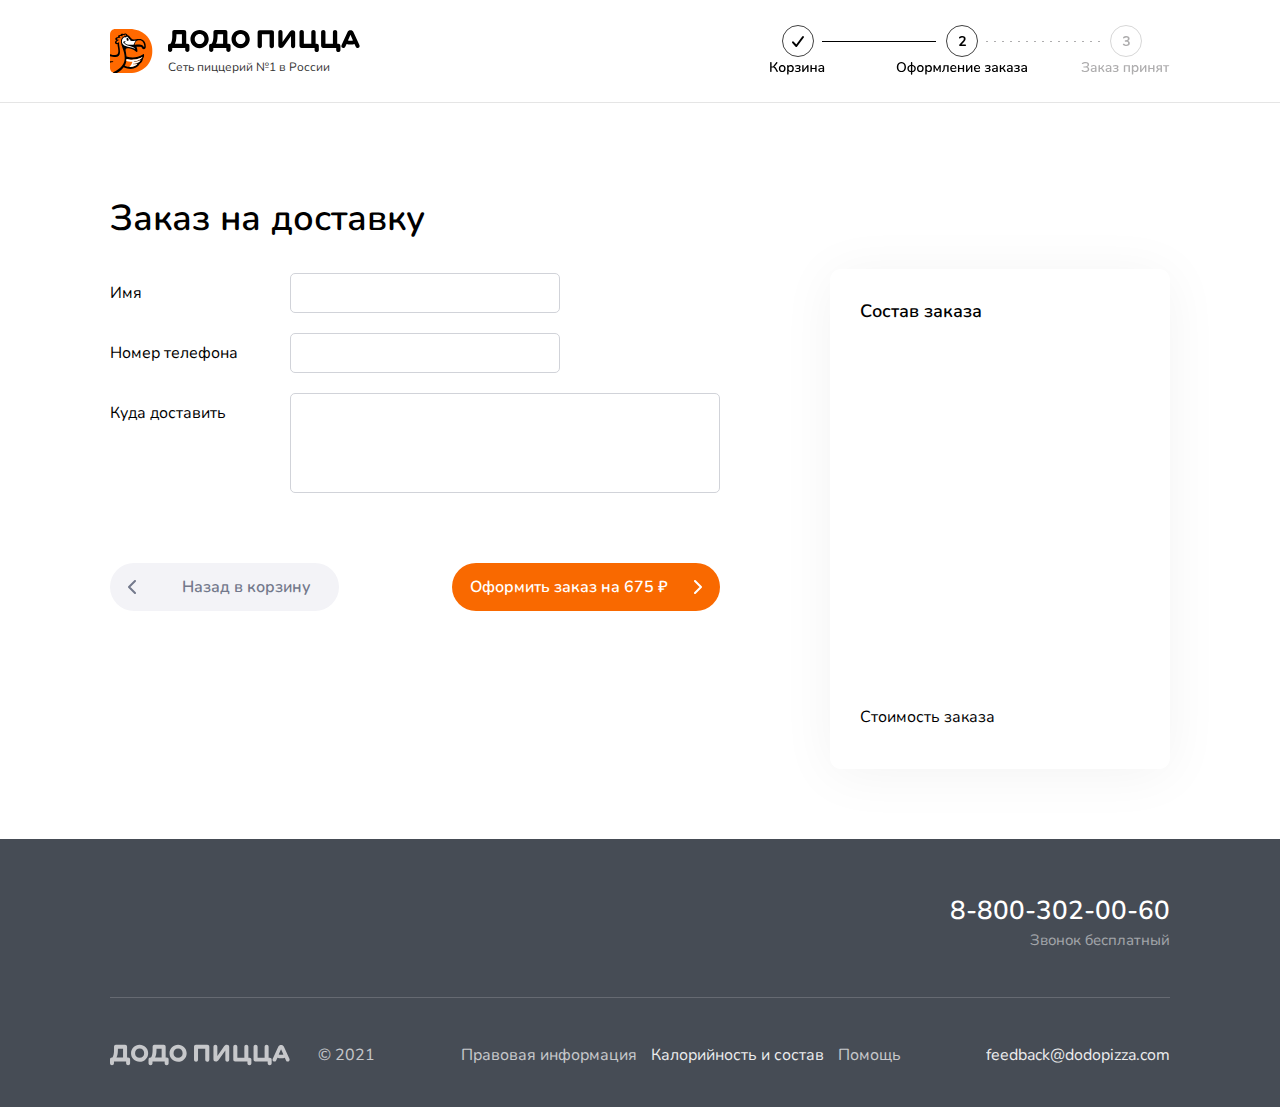
==== basket-stage2.html @ c58541a9 "create first and second stage in basket" ====
<!DOCTYPE html>
<html lang="en">
<head>
    <meta charset="UTF-8">
    <meta name="viewport" content="width=device-width, initial-scale=1.0">
    <title>Корзина</title>
    <link rel="stylesheet" href="./style.css">
    <script src="./script/stage2.js" type="module" defer></script>
    <link rel="shortcut icon" href="./PizzaIcon.svg" type="image/x-icon">
</head>
<body class="stage2-body">
    <header class="basket-header stage2-header">
        <div class="container container-basket__600px">
            <a href="basket.html" class="basket-back__600px">
                <img src="./img/all/back arrow black.png" alt="">
            </a>
            <div class="basket-header__title">
                <img class="basket-header__title_img" src="./PizzaIcon.svg" alt="логотип пиццерии Dodo Pizza">
                <div class="basket-header__title_text">
                    <img class="basket-header__title_text_img" src="./PizzaText.svg" alt="название пиццерии додо пицца"></img>
                    <p class="basket-header__title_text_text">Сеть пиццерий №1 в России</p>
                </div>
            </div>
            <img class="basket-header__stage1" src="./img/all/stage2.svg" alt="">
        </div>
    </header>
    <hr class="basket-hr_top ">
    <main class="stage2-main">
        <div class="container container-stage2">
            <div class="stage2-main__info">
                <form class="stage2-main__form">
                    <h1 class="stage2-main__form-title">Заказ на доставку</h1>
                    <div class="stage2-main__form-title_name">
                        <label for="name" class="stage2-main__form-title_name-label stage2-main__form-title_label">Имя</label>
                        <input for="" id="name" class="stage2-main__form-title_name-input" required></input>
                    </div>
                    <div class="stage2-main__form-title_number">
                        <label for="number" class="stage2-main__form-title_number-label stage2-main__form-title_label">Номер телефона</label>
                        <input for="" id="number" type="number" class="stage2-main__form-title_number-input" required></input>
                    </div>
                    <div class="stage2-main__form-title_address" >
                        <label for="address" class="stage2-main__form-title_address-label stage2-main__form-title_label">Куда доставить</label>
                        <input id="address" rows="4" cols="50" type="textarea" for="" class="stage2-main__form-title_address-input" required></input>
                    </div>
                    <div class="basket-main-result__buttons stage2-main__buttons">
                        <a href="./basket.html" class="basket-main-result__buttons_back stage2-main__button-back">
                            <img class="basket-main-result__buttons_back_img" src="./img/all/back arrow.svg" alt="">
                            <p class="basket-main-result__buttons_back_text">Назад в корзину</p>
                        </a>
                        <a href="basket-stage3.html" type="submit" class="basket-main-result__buttons_next stage2-main__button-next stage-2__button" href="basket-stage2.html">
                            <p class="basket-main-result__buttons_next_text stage-2__button_next">Оформить заказ на 675 ₽ </p>
                            <img class="basket-main-result__buttons_next_img" src="./img/all/next arrow.svg" alt="">
                        </a>
                    </div>
                </form>
            </div>
            <div class="stage2-main__check">
                <p class="stage2-main__check_title">Состав заказа</p>
                <div class="stage2-main__check_articles">
            
                </div>
                <div class="stage2-main__check_footer">
                    <p class="stage2-main__check_footer_left">Стоимость заказа</p>
                    <p class="stage2-main__check_footer_right"></p>
                </div>
            </div>
        </div>
    </main>
    <footer class="basket-footer">
        <div class="container">
            <div class="basket-footer__contacts">
                <p class="basket-footer__contacts_number">8-800-302-00-60</p>
                <p class="basket-footer__contacts_text">Звонок бесплатный</p>
            </div>
            <hr class="basket-hr">
            <div class="footer-rights basket-footer__rights">
                <div class="footer-rights__logo">
                    <img class="footer-rights__logo_logo" src="img/logo-white.svg" alt="">
                    <p class="footer-rights__logo_data">© 2021</p>
                </div>
                <div class="footer-rights__nav">
                    <p class="footer-rights__nav_info">Правовая информация</p>
                    <p class="footer-rights__nav_calories">Калорийность и состав</p>
                    <p class="footer-rights__nav_help">Помощь</p>
                </div>
                <p class="footer-rights_mail footer-info__store_mail">feedback@dodopizza.com</p>
            </div>
        </div>
    </footer>
    <div class="container basket__bottom stage2__bottom">
    <div class="basket-main-result basket-main-result--600px">
        <div class="basket-main-result__price">
            <p class="basket-main-result__price_text">Сумма заказа:</p>
            <p class="basket-main-result__price_price"></p>
        </div>
        <div class="basket-main-result__buttons">
            <button class="basket-main-result__buttons_back">
                <img class="basket-main-result__buttons_back_img" src="./img/all/back arrow.svg" alt="">
                <p class="basket-main-result__buttons_back_text">Вернуться в меню</p>
            </button>
            <a href="basket-stage3.html" class="basket-main-result__buttons_next stage-2__button">
                <p class="basket-main-result__buttons_next_text stage-2__button_next">Оформить заказ</p>
                <img class="basket-main-result__buttons_next_img" src="./img/all/next arrow.svg" alt="">
            </a>
        </div>
    </div>
    </div>
</body>
</html>
---- style.css ----
html, body, div, span, applet, object, iframe,
h1, h2, h3, h4, h5, h6, p, blockquote, pre,
a, abbr, acronym, address, big, cite, code,
del, dfn, em, img, ins, kbd, q, s, samp,
small, strike, strong, sub, sup, tt, var,
b, u, i, center,
dl, dt, dd, ol, ul, li,
fieldset, form, label, legend,
table, caption, tbody, tfoot, thead, tr, th, td,
article, aside, canvas, details, embed,
figure, figcaption, footer, header, hgroup,
menu, nav, output, ruby, section, summary,
time, mark, audio, video {
  margin: 0;
  padding: 0;
  border: 0;
  font-size: 100%;
  font: inherit;
  vertical-align: baseline;
}

/* HTML5 display-role reset for older browsers */
article, aside, details, figcaption, figure,
footer, header, hgroup, menu, nav, section, img {
  display: block;
}

body {
  line-height: 1;
}

ol, ul {
  list-style: none;
}

blockquote, q {
  quotes: none;
}

blockquote:before, blockquote:after,
q:before, q:after {
  content: "";
  content: none;
}

table {
  border-collapse: collapse;
  border-spacing: 0;
}

* {
  box-sizing: border-box;
  padding: 0;
  margin: 0;
  scroll-behavior: smooth;
  scroll-padding-top: 60px;
}

.container {
  max-width: 1280px;
  width: 100%;
  padding: 0 110px;
  margin: 0 auto;
}
.container-basket {
  padding: 0 50px;
}

.container-2 {
  max-width: 1280px;
  width: 100%;
  margin: 0 auto;
}

.container-nav {
  max-width: 1280px;
  width: 100%;
  padding: 0 110px;
  margin: 0 auto;
  -webkit-backdrop-filter: blur(5px);
  background-color: rgba(255, 255, 255, 0.75);
  -webkit-backdrop-filter: blur(20px);
          backdrop-filter: blur(20px);
  position: static;
  z-index: 10;
}

.sticky {
  position: sticky;
  top: 0px;
  z-index: 10;
}

@font-face {
  font-family: "Nunito";
  src: url(./font/Nunito-VariableFont_wght.ttf);
}
@media screen and (max-width: 1000px) {
  .container {
    padding: 0 50px;
  }
  .container-nav {
    padding: 0 50px;
  }
}
@media screen and (max-width: 630px) {
  .container {
    padding: 0 25px;
  }
}
@media screen and (max-width: 530px) {
  .container {
    padding: 0 16px;
  }
}
.header {
  display: flex;
  flex-direction: column;
  padding: 25px 0 0 0;
}
.header__main {
  display: flex;
  flex-direction: column;
  gap: 32px;
}
.header__main_info {
  display: flex;
  flex-direction: row;
  justify-content: space-between;
  margin-bottom: 32px;
}
.header__main_info_title {
  display: flex;
  flex-direction: row;
  gap: 15px;
}
.header__main_info_title_text {
  display: flex;
  flex-direction: column;
  gap: 7px;
  margin-top: 3px;
}
.header__main_info_title_text_text {
  font-family: "Nunito", sans-serif;
  color: #343434;
  font-size: 12px;
  font-style: normal;
  font-weight: 400;
  line-height: normal;
}
.header__main_info_number {
  display: flex;
  flex-direction: column;
  align-items: flex-end;
  justify-content: space-between;
}
.header__main_info_number_number {
  color: var(--black, #000);
  font-family: "Nunito", sans-serif;
  font-size: 18px;
  font-style: normal;
  font-weight: 600;
  line-height: normal;
}
.header__main_info_number_text {
  color: #999;
  font-family: "Nunito", sans-serif;
  font-size: 15px;
  font-style: normal;
  font-weight: 400;
  line-height: normal;
}
.header__main_nav {
  display: flex;
  flex-direction: row;
  justify-content: space-between;
  padding: 10px 0 10px 0;
  position: relative;
}
.header__main_nav_nav {
  max-width: 467px;
  width: 100%;
  display: flex;
  flex-direction: row;
  justify-content: space-between;
  align-items: center;
}
.header__main_nav_nav_a {
  color: #000;
  font-family: "Nunito", sans-serif;
  font-size: 14px;
  font-style: normal;
  font-weight: 400;
  line-height: normal;
  text-decoration: none;
  transition: 0.4s;
  width: -moz-max-content;
  width: max-content;
}
.header__main_nav_nav_a:hover {
  color: var(--Orange-corporate, #F96900);
}
.header__main_nav_nav_a:focus {
  background-color: var(--Orange-light, #FFF0E6);
}
.header__main_nav_button {
  color: #FFF;
  text-align: center;
  font-family: "Nunito", sans-serif;
  font-size: 16px;
  font-style: normal;
  font-weight: 600;
  line-height: normal;
  border-radius: 1000px;
  background: var(--Orange-corporate, #F96900);
  padding: 9px 19px;
  border: none;
  transition: 0.4s;
  margin-left: 20px;
  display: flex;
  flex-direction: row;
  cursor: pointer;
  position: relative;
  text-decoration: none;
}
.header__main_nav_button_span {
  display: none;
  width: 1px;
  height: 20px;
  opacity: 0.3;
  background: #FFF;
  margin: 0 11px;
}
.header__main_nav_button_amount {
  display: none;
}
.header__main_nav_button:hover {
  background: var(--Orange-hover, #ED5D08);
}
.header__sliders {
  display: flex;
  flex-direction: row;
  gap: 30px;
  display: none;
}
.header__sliders::-webkit-scrollbar {
  width: 0;
}
.header__slider {
  background-image: url(./img/Sliders/slider1.png);
  background-repeat: no-repeat;
  background-size: cover;
  max-width: 1060px;
  width: 100%;
  border-radius: 20px;
  height: 300px;
}
.header__slider_img {
  height: 300px;
}

.news {
  padding: 70px 0 50px;
}
.news__630px {
  display: none;
}
.news__text {
  color: #000;
  font-family: "Nunito", sans-serif;
  font-size: 24px;
  font-style: normal;
  font-weight: 700;
  line-height: normal;
  margin-bottom: 15px;
}
.news__articles {
  display: flex;
  flex-direction: row;
  gap: 20px;
  margin: 0 auto;
  overflow: scroll;
  padding: 0 110px;
}
.news__articles_630px {
  display: flex;
  flex-direction: row;
  gap: 20px;
  margin: 0 auto;
  overflow: scroll;
  padding: 0 16px;
}
.news__articles_630px::-webkit-scrollbar {
  width: 0;
  display: none;
}
.news__articles::-webkit-scrollbar {
  width: 0;
  display: none;
}
.news__article {
  width: 250px;
  height: 104px;
  display: flex;
  flex-direction: row;
  padding: 14px 18px;
  gap: 22px;
  align-items: flex-start;
  border-radius: 10px;
  background: #FFF;
  box-shadow: 0px 6px 25px 0px rgba(6, 5, 50, 0.05);
  flex: 0 0 250px;
  align-items: center;
  margin: 15px 0 20px;
}
.news__article_img {
  width: 76px;
  height: 76px;
}
.news__article_info {
  display: flex;
  flex-direction: column;
  gap: 4px;
}
.news__article_info_name {
  color: #000;
  font-family: "Nunito", sans-serif;
  font-size: 14px;
  font-style: normal;
  font-weight: 400;
  line-height: normal;
}
.news__article_info_price {
  color: #000;
  font-family: "Nunito", sans-serif;
  font-size: 16px;
  font-style: normal;
  font-weight: 600;
  line-height: normal;
}

@media screen and (max-width: 1000px) {
  .news__articles {
    padding: 0 50px;
  }
}
@media screen and (max-width: 630px) {
  .news {
    padding-top: 50px;
  }
  .header__main_nav_button {
    display: none;
  }
  .header__main_nav_nav {
    max-width: 100%;
    gap: 8px;
    overflow: scroll;
    padding-left: 25px;
  }
  .header__main_nav_nav::-webkit-scrollbar {
    display: none;
  }
  .header__main_nav_nav_a {
    height: 31px;
    padding: 6px 15px;
    border-radius: 100px;
    background: #F3F3F7;
    white-space: nowrap;
  }
  .header__main_nav_nav_a:hover {
    background: var(--Orange-light, #FFF0E6);
    color: var(--Orange-dark, #D15700);
  }
  .header__main_nav_nav_a:focus {
    background: var(--Orange-light, #FFF0E6);
    color: var(--Orange-dark, #D15700);
  }
  .container-nav {
    padding: 0;
  }
  .news__base {
    display: none;
  }
  .news__630px {
    display: block;
    padding-bottom: 0;
  }
  .news__text {
    margin-bottom: 0;
  }
  .news__article {
    width: 240px;
    height: 108px;
    flex: 0 0 240px;
  }
  .news__articles_630px {
    padding: 0 25px;
  }
}
@media screen and (max-width: 530px) {
  .news__articles_630px {
    padding: 0 16px;
  }
  .header__main_nav_nav {
    padding: 0 16px;
  }
}
@media screen and (max-width: 511px) {
  .news {
    padding-top: 30px;
    padding-bottom: 0;
  }
}
@media screen and (max-width: 475px) {
  .header__main_info {
    margin-bottom: 21px;
  }
  .header__main_info_number {
    display: none;
  }
  .header__main_info_title {
    height: 35px;
    align-items: center;
    gap: 10px;
  }
  .header__main_info_title_text_text {
    display: none;
  }
  .header__main_info_title_logo {
    height: 35px;
  }
  .news__articles_630px {
    gap: 10px;
  }
  .news__article_info_price {
    font-size: 15px;
  }
}
.pizza {
  margin-bottom: 70px;
}
.pizza__hr {
  width: 100%;
  height: 1px;
  border: none;
  background-color: #F3F3F7;
}
.pizza__title {
  color: #000;
  font-family: "Nunito", sans-serif;
  font-size: 24px;
  font-style: normal;
  font-weight: 700;
  line-height: normal;
  margin-bottom: 40px;
}
.pizza__articles {
  display: grid;
  grid-template-columns: repeat(auto-fill, minmax(230px, 1fr));
  justify-items: center;
  gap: 20px;
  row-gap: 60px;
  margin-top: 10px;
}
.pizza__article {
  display: flex;
  flex-direction: column;
  width: 250px;
  height: 370px;
  padding-right: 20px;
  cursor: pointer;
}
.pizza__article_picture {
  width: 220px;
  height: 220px;
  margin-bottom: 5px;
  margin-left: 15px;
  transition: 0.2s;
}
.pizza__article_picture:hover {
  margin-top: 5px;
  margin-bottom: 0;
}
.pizza__article_info_name {
  color: #000;
  font-family: "Nunito", sans-serif;
  font-size: 20px;
  font-style: normal;
  font-weight: 600;
  line-height: normal;
  margin-bottom: 10px;
}
.pizza__article_info_composition {
  color: var(--Gray-dark, #73798C);
  font-family: "Nunito", sans-serif;
  font-size: 14px;
  font-style: normal;
  font-weight: 400;
  line-height: normal;
  margin-bottom: 11px;
  height: 57px;
}
.pizza__article_info_price {
  display: flex;
  flex-direction: row;
  justify-content: space-between;
  align-items: center;
}
.pizza__article_info_price_price {
  color: #000;
  font-family: "Nunito", sans-serif;
  font-size: 16px;
  font-style: normal;
  font-weight: 600;
  line-height: normal;
}
.pizza__article_info_price_button {
  color: var(--Orange-dark, #D15700);
  text-align: center;
  font-family: "Nunito", sans-serif;
  font-size: 16px;
  font-style: normal;
  font-weight: 600;
  line-height: normal;
  padding: 9px 28px;
  border-radius: 1000px;
  background: var(--Orange-light, #FFF0E6);
  border: none;
  transition: 0.4s;
}
.pizza__article_info_price_button_create {
  color: #FFF;
  text-align: center;
  font-family: "Nunito", sans-serif;
  font-size: 16px;
  font-style: normal;
  font-weight: 600;
  line-height: normal;
  padding: 9px 28px;
  border-radius: 1000px;
  background: #F96900;
  border: none;
  transition: 0.4s;
}
.pizza__article_info_price_button_create:hover {
  background: #ED5D08;
}
.pizza__article_info_price_button:hover {
  background: #FFD0B2;
}

@media screen and (max-width: 630px) {
  .pizza {
    margin-bottom: 50px;
  }
  .pizza__title {
    display: none;
  }
}
@media screen and (max-width: 511px) {
  .pizza {
    margin-bottom: 30px;
  }
  .pizza__articles {
    grid-template-columns: repeat(auto-fill, minmax(268px, 1fr));
    gap: 0;
    justify-items: center;
  }
  .pizza__article {
    height: -moz-max-content;
    height: max-content;
    max-width: 400px;
    width: 100%;
    flex-direction: row;
    padding: 16px 10px 16px 0;
  }
  .pizza__article_picture {
    width: 150px;
    height: 150px;
    margin: 0 7px 0 0;
  }
}
@media screen and (max-width: 400px) {
  .pizza__article_picture {
    width: 115px;
    height: 115px;
  }
  .pizza__article_info_name {
    font-size: 18px;
    margin-bottom: 4px;
  }
  .pizza__article_info_composition {
    font-size: 12px;
    margin-bottom: 8px;
    height: -moz-max-content;
    height: max-content;
  }
  .pizza__article_info_price_price {
    font-size: 14px;
  }
  .pizza__article_info_price_button {
    font-size: 14px;
    padding: 7px 20px;
  }
  .pizza__article_info_price_button_create {
    font-size: 14px;
    padding: 7px 20px;
  }
}
.combo {
  margin-bottom: 70px;
}
.combo__hr {
  width: 100%;
  height: 1px;
  border: none;
  background-color: #F3F3F7;
}
.combo__title {
  color: #000;
  font-family: "Nunito", sans-serif;
  font-size: 24px;
  font-style: normal;
  font-weight: 700;
  line-height: normal;
  margin-bottom: 40px;
}
.combo__articles {
  display: grid;
  grid-template-columns: repeat(auto-fill, minmax(230px, 1fr));
  gap: 20px;
  row-gap: 60px;
  justify-items: center;
}
.combo__article {
  display: flex;
  flex-direction: column;
  width: 250px;
  height: 370px;
  padding-right: 20px;
  cursor: pointer;
}
.combo__article_picture {
  width: 220px;
  height: 220px;
  margin-bottom: 5px;
  margin-left: 15px;
  transition: 0.2s;
}
.combo__article_picture:hover {
  margin-top: 5px;
  margin-bottom: 0;
}
.combo__article_info_name {
  color: #000;
  font-family: "Nunito", sans-serif;
  font-size: 20px;
  font-style: normal;
  font-weight: 600;
  line-height: normal;
  margin-bottom: 10px;
}
.combo__article_info_composition {
  color: var(--Gray-dark, #73798C);
  font-family: "Nunito", sans-serif;
  font-size: 14px;
  font-style: normal;
  font-weight: 400;
  line-height: normal;
  margin-bottom: 11px;
  height: 57px;
}
.combo__article_info_price {
  display: flex;
  flex-direction: row;
  justify-content: space-between;
  align-items: center;
}
.combo__article_info_price_price {
  color: #000;
  font-family: "Nunito", sans-serif;
  font-size: 16px;
  font-style: normal;
  font-weight: 600;
  line-height: normal;
}
.combo__article_info_price_button {
  color: var(--Orange-dark, #D15700);
  text-align: center;
  font-family: "Nunito", sans-serif;
  font-size: 16px;
  font-style: normal;
  font-weight: 600;
  line-height: normal;
  padding: 9px 28px;
  border-radius: 1000px;
  background: var(--Orange-light, #FFF0E6);
  border: none;
  transition: 0.4s;
}
.combo__article_info_price_button_create {
  color: #FFF;
  text-align: center;
  font-family: "Nunito", sans-serif;
  font-size: 16px;
  font-style: normal;
  font-weight: 600;
  line-height: normal;
  padding: 9px 28px;
  border-radius: 1000px;
  background: #F96900;
  border: none;
  transition: 0.4s;
}
.combo__article_info_price_button_create:hover {
  background: #ED5D08;
}
.combo__article_info_price_button:hover {
  background: #FFD0B2;
}

@media screen and (max-width: 630px) {
  .combo {
    margin-bottom: 50px;
  }
  .combo__title {
    margin-bottom: 30px;
  }
}
@media screen and (max-width: 511px) {
  .combo {
    margin-bottom: 30px;
  }
  .combo__title {
    margin-bottom: 20px;
  }
  .combo__articles {
    grid-template-columns: repeat(auto-fill, minmax(268px, 1fr));
    gap: 0;
    justify-items: center;
  }
  .combo__article {
    height: -moz-max-content;
    height: max-content;
    max-width: 400px;
    width: 100%;
    flex-direction: row;
    padding: 16px 10px 16px 0;
  }
  .combo__article_picture {
    width: 150px;
    height: 150px;
    margin: 0 7px 0 0;
  }
}
@media screen and (max-width: 400px) {
  .combo__article_picture {
    width: 115px;
    height: 115px;
  }
  .combo__article_info_name {
    font-size: 18px;
    margin-bottom: 4px;
  }
  .combo__article_info_composition {
    font-size: 12px;
    margin-bottom: 8px;
    height: -moz-max-content;
    height: max-content;
  }
  .combo__article_info_price_price {
    font-size: 14px;
  }
  .combo__article_info_price_button {
    font-size: 14px;
    padding: 7px 20px;
  }
  .combo__article_info_price_button_create {
    font-size: 14px;
    padding: 7px 20px;
  }
}
.snacks {
  margin-bottom: 70px;
}
.snacks__hr {
  width: 100%;
  height: 1px;
  border: none;
  background-color: #F3F3F7;
}
.snacks__title {
  color: #000;
  font-family: "Nunito", sans-serif;
  font-size: 24px;
  font-style: normal;
  font-weight: 700;
  line-height: normal;
  margin-bottom: 40px;
}
.snacks__articles {
  display: grid;
  grid-template-columns: repeat(auto-fill, minmax(230px, 1fr));
  gap: 20px;
  row-gap: 60px;
  justify-items: center;
}
.snacks__article {
  display: flex;
  flex-direction: column;
  width: 250px;
  height: 425px;
  padding-right: 20px;
  cursor: pointer;
}
.snacks__article_picture {
  width: 220px;
  height: 220px;
  margin-bottom: 5px;
  margin-left: 15px;
  transition: 0.2s;
}
.snacks__article_picture:hover {
  margin-top: 5px;
  margin-bottom: 0;
}
.snacks__article_info {
  height: 200px;
  display: flex;
  justify-content: space-between;
  flex-direction: column;
}
.snacks__article_info_name {
  color: #000;
  font-family: "Nunito", sans-serif;
  font-size: 20px;
  font-style: normal;
  font-weight: 600;
  line-height: normal;
  margin-bottom: 10px;
}
.snacks__article_info_composition {
  color: var(--Gray-dark, #73798C);
  font-family: "Nunito", sans-serif;
  font-size: 14px;
  font-style: normal;
  font-weight: 400;
  line-height: normal;
}
.snacks__article_info_price {
  display: flex;
  flex-direction: row;
  justify-content: space-between;
  align-items: center;
  margin-top: auto;
}
.snacks__article_info_price_price {
  color: #000;
  font-family: "Nunito", sans-serif;
  font-size: 16px;
  font-style: normal;
  font-weight: 600;
  line-height: normal;
}
.snacks__article_info_price_button {
  color: var(--Orange-dark, #D15700);
  text-align: center;
  font-family: "Nunito", sans-serif;
  font-size: 16px;
  font-style: normal;
  font-weight: 600;
  line-height: normal;
  padding: 9px 28px;
  border-radius: 1000px;
  background: var(--Orange-light, #FFF0E6);
  border: none;
  transition: 0.4s;
}
.snacks__article_info_price_button_create {
  color: #FFF;
  text-align: center;
  font-family: "Nunito", sans-serif;
  font-size: 16px;
  font-style: normal;
  font-weight: 600;
  line-height: normal;
  padding: 9px 28px;
  border-radius: 1000px;
  background: #F96900;
  border: none;
  transition: 0.4s;
}
.snacks__article_info_price_button_create:hover {
  background: #ED5D08;
}
.snacks__article_info_price_button:hover {
  background: #FFD0B2;
}

@media screen and (max-width: 630px) {
  .snacks {
    margin-bottom: 50px;
  }
  .snacks__title {
    margin-bottom: 30px;
  }
}
@media screen and (max-width: 511px) {
  .snacks {
    margin-bottom: 30px;
  }
  .snacks__title {
    margin-bottom: 20px;
  }
  .snacks__articles {
    grid-template-columns: repeat(auto-fill, minmax(268px, 1fr));
    gap: 0;
    justify-items: center;
  }
  .snacks__article {
    height: -moz-max-content;
    height: max-content;
    max-width: 400px;
    width: 100%;
    flex-direction: row;
    padding: 16px 10px 16px 0;
  }
  .snacks__article_info {
    height: -moz-max-content;
    height: max-content;
  }
  .snacks__article_info_price {
    margin-top: 8px;
  }
  .snacks__article_info_name {
    margin-bottom: 4px;
  }
  .snacks__article_picture {
    width: 150px;
    height: 150px;
    margin: 0 7px 0 0;
  }
}
@media screen and (max-width: 400px) {
  .snacks__article_picture {
    width: 115px;
    height: 115px;
  }
  .snacks__article_info_name {
    font-size: 18px;
    margin-bottom: 4px;
  }
  .snacks__article_info_composition {
    font-size: 12px;
    margin-bottom: 8px;
    height: -moz-max-content;
    height: max-content;
  }
  .snacks__article_info_price_price {
    font-size: 14px;
  }
  .snacks__article_info_price_button {
    font-size: 14px;
    padding: 7px 20px;
  }
  .snacks__article_info_price_button_create {
    font-size: 14px;
    padding: 7px 20px;
  }
}
.desserts {
  margin-bottom: 70px;
}
.desserts__hr {
  width: 100%;
  height: 1px;
  border: none;
  background-color: #F3F3F7;
}
.desserts__title {
  color: #000;
  font-family: "Nunito", sans-serif;
  font-size: 24px;
  font-style: normal;
  font-weight: 700;
  line-height: normal;
  margin-bottom: 40px;
}
.desserts__articles {
  display: grid;
  grid-template-columns: repeat(auto-fill, minmax(230px, 1fr));
  gap: 20px;
  row-gap: 60px;
  justify-items: center;
  cursor: pointer;
}
.desserts__article {
  display: flex;
  flex-direction: column;
  width: 250px;
  height: 425px;
  padding-right: 20px;
}
.desserts__article_picture {
  width: 220px;
  height: 220px;
  margin-bottom: 5px;
  margin-left: 15px;
  transition: 0.2s;
}
.desserts__article_picture:hover {
  margin-top: 5px;
  margin-bottom: 0;
}
.desserts__article_info {
  height: 200px;
  display: flex;
  justify-content: space-between;
  flex-direction: column;
}
.desserts__article_info_name {
  color: #000;
  font-family: "Nunito", sans-serif;
  font-size: 20px;
  font-style: normal;
  font-weight: 600;
  line-height: normal;
  margin-bottom: 10px;
}
.desserts__article_info_composition {
  color: var(--Gray-dark, #73798C);
  font-family: "Nunito", sans-serif;
  font-size: 14px;
  font-style: normal;
  font-weight: 400;
  line-height: normal;
}
.desserts__article_info_price {
  display: flex;
  flex-direction: row;
  justify-content: space-between;
  align-items: center;
  margin-top: auto;
}
.desserts__article_info_price_price {
  color: #000;
  font-family: "Nunito", sans-serif;
  font-size: 16px;
  font-style: normal;
  font-weight: 600;
  line-height: normal;
}
.desserts__article_info_price_button {
  color: var(--Orange-dark, #D15700);
  text-align: center;
  font-family: "Nunito", sans-serif;
  font-size: 16px;
  font-style: normal;
  font-weight: 600;
  line-height: normal;
  padding: 9px 28px;
  border-radius: 1000px;
  background: var(--Orange-light, #FFF0E6);
  border: none;
  transition: 0.4s;
}
.desserts__article_info_price_button_create {
  color: #FFF;
  text-align: center;
  font-family: "Nunito", sans-serif;
  font-size: 16px;
  font-style: normal;
  font-weight: 600;
  line-height: normal;
  padding: 9px 28px;
  border-radius: 1000px;
  background: #F96900;
  border: none;
  transition: 0.4s;
}
.desserts__article_info_price_button_create:hover {
  background: #ED5D08;
}
.desserts__article_info_price_button:hover {
  background: #FFD0B2;
}

@media screen and (max-width: 630px) {
  .desserts {
    margin-bottom: 50px;
  }
  .desserts__title {
    margin-bottom: 30px;
  }
}
@media screen and (max-width: 511px) {
  .desserts {
    margin-bottom: 30px;
  }
  .desserts__title {
    margin-bottom: 20px;
  }
  .desserts__articles {
    grid-template-columns: repeat(auto-fill, minmax(268px, 1fr));
    gap: 0;
    justify-items: center;
  }
  .desserts__article {
    height: -moz-max-content;
    height: max-content;
    max-width: 400px;
    width: 100%;
    flex-direction: row;
    padding: 16px 10px 16px 0;
  }
  .desserts__article_info {
    height: -moz-max-content;
    height: max-content;
  }
  .desserts__article_info_price {
    margin-top: 8px;
  }
  .desserts__article_info_name {
    margin-bottom: 4px;
  }
  .desserts__article_picture {
    width: 150px;
    height: 150px;
    margin: 0 7px 0 0;
  }
}
@media screen and (max-width: 400px) {
  .desserts__article_picture {
    width: 115px;
    height: 115px;
  }
  .desserts__article_info_name {
    font-size: 18px;
    margin-bottom: 4px;
  }
  .desserts__article_info_composition {
    font-size: 12px;
    margin-bottom: 8px;
    height: -moz-max-content;
    height: max-content;
  }
  .desserts__article_info_price_price {
    font-size: 14px;
  }
  .desserts__article_info_price_button {
    font-size: 14px;
    padding: 7px 20px;
  }
  .desserts__article_info_price_button_create {
    font-size: 14px;
    padding: 7px 20px;
  }
}
.drinks {
  margin-bottom: 70px;
}
.drinks__hr {
  width: 100%;
  height: 1px;
  border: none;
  background-color: #F3F3F7;
}
.drinks__title {
  color: #000;
  font-family: "Nunito", sans-serif;
  font-size: 24px;
  font-style: normal;
  font-weight: 700;
  line-height: normal;
  margin-bottom: 40px;
}
.drinks__articles {
  display: grid;
  grid-template-columns: repeat(auto-fill, minmax(230px, 1fr));
  gap: 20px;
  row-gap: 60px;
  justify-items: center;
}
.drinks__article {
  display: flex;
  flex-direction: column;
  width: 250px;
  height: 387px;
  padding-right: 20px;
  cursor: pointer;
}
.drinks__article_picture {
  width: 220px;
  height: 220px;
  margin-bottom: 5px;
  margin-left: 15px;
  transition: 0.2s;
}
.drinks__article_picture:hover {
  margin-top: 5px;
  margin-bottom: 0;
}
.drinks__article_info {
  height: 200px;
  display: flex;
  justify-content: space-between;
  flex-direction: column;
}
.drinks__article_info_name {
  color: #000;
  font-family: "Nunito", sans-serif;
  font-size: 20px;
  font-style: normal;
  font-weight: 600;
  line-height: normal;
  margin-bottom: 10px;
}
.drinks__article_info_composition {
  color: var(--Gray-dark, #73798C);
  font-family: "Nunito", sans-serif;
  font-size: 14px;
  font-style: normal;
  font-weight: 400;
  line-height: normal;
}
.drinks__article_info_price {
  display: flex;
  flex-direction: row;
  justify-content: space-between;
  align-items: center;
  margin-top: auto;
}
.drinks__article_info_price_price {
  color: #000;
  font-family: "Nunito", sans-serif;
  font-size: 16px;
  font-style: normal;
  font-weight: 600;
  line-height: normal;
}
.drinks__article_info_price_button {
  color: var(--Orange-dark, #D15700);
  text-align: center;
  font-family: "Nunito", sans-serif;
  font-size: 16px;
  font-style: normal;
  font-weight: 600;
  line-height: normal;
  padding: 9px 28px;
  border-radius: 1000px;
  background: var(--Orange-light, #FFF0E6);
  border: none;
  transition: 0.4s;
}
.drinks__article_info_price_button_create {
  color: #FFF;
  text-align: center;
  font-family: "Nunito", sans-serif;
  font-size: 16px;
  font-style: normal;
  font-weight: 600;
  line-height: normal;
  padding: 9px 28px;
  border-radius: 1000px;
  background: #F96900;
  border: none;
  transition: 0.4s;
}
.drinks__article_info_price_button_create:hover {
  background: #ED5D08;
}
.drinks__article_info_price_button:hover {
  background: #FFD0B2;
}

@media screen and (max-width: 630px) {
  .drinks {
    margin-bottom: 50px;
  }
  .drinks__title {
    margin-bottom: 30px;
  }
}
@media screen and (max-width: 511px) {
  .drinks {
    margin-bottom: 40px;
  }
  .drinks__title {
    margin-bottom: 20px;
  }
  .drinks__articles {
    grid-template-columns: repeat(auto-fill, minmax(268px, 1fr));
    gap: 0;
    justify-items: center;
  }
  .drinks__article {
    height: -moz-max-content;
    height: max-content;
    max-width: 400px;
    width: 100%;
    flex-direction: row;
    padding: 16px 10px 16px 0;
    width: 100%;
    justify-content: space-between;
  }
  .drinks__article_info {
    height: -moz-max-content;
    height: max-content;
    width: 100%;
  }
  .drinks__article_info_price {
    margin-top: 8px;
  }
  .drinks__article_info_name {
    margin-bottom: 4px;
  }
  .drinks__article_picture {
    width: 150px;
    height: 150px;
    margin: 0 7px 0 0;
  }
}
@media screen and (max-width: 400px) {
  .drinks__article_picture {
    width: 115px;
    height: 115px;
  }
  .drinks__article_info_name {
    font-size: 18px;
    margin-bottom: 4px;
  }
  .drinks__article_info_composition {
    font-size: 12px;
    margin-bottom: 8px;
    height: -moz-max-content;
    height: max-content;
  }
  .drinks__article_info_price_price {
    font-size: 14px;
  }
  .drinks__article_info_price_button {
    font-size: 14px;
    padding: 7px 20px;
  }
  .drinks__article_info_price_button_create {
    font-size: 14px;
    padding: 7px 20px;
  }
}
.footer {
  background-color: #464C55;
  display: flex;
  flex-direction: column;
  padding: 50px 0 40px;
}
.footer-info {
  display: flex;
  flex-direction: row;
  justify-content: space-between;
  margin-bottom: 93px;
}
.footer-info__hr {
  opacity: 0.2;
  background: #FFF;
  border: none;
  height: 1px;
  margin-bottom: 46px;
  display: none;
}
.footer-info__info {
  display: flex;
  flex-direction: row;
  gap: 33px;
}
.footer-info__info_section1 {
  display: flex;
  flex-direction: row;
  gap: 20px;
}
.footer-info__info_section2 {
  display: flex;
  flex-direction: row;
  gap: 20px;
}
.footer-info__info_div {
  display: flex;
  flex-direction: column;
}
.footer-info__info_div_title {
  color: #FFF;
  font-family: "Nunito", sans-serif;
  font-size: 18px;
  font-style: normal;
  font-weight: 600;
  line-height: 26px;
  margin-bottom: 10px;
}
.footer-info__info_div_div {
  display: flex;
  flex-direction: column;
  gap: 5px;
  max-width: 154px;
  width: 100%;
}
.footer-info__info_div_div_text {
  color: #FFF;
  font-family: "Nunito", sans-serif;
  font-size: 18px;
  font-style: normal;
  font-weight: 400;
  line-height: 26px;
  opacity: 0.7;
}
.footer-info__store {
  display: flex;
  flex-direction: column;
  gap: 29px;
}
.footer-info__store_sites {
  display: flex;
  flex-direction: row;
  gap: 6px;
  display: none;
}
.footer-info__store_links {
  display: flex;
  flex-direction: row;
  gap: 5px;
}
.footer-info__store_links_a1 {
  width: 135px;
  height: 40px;
  background: url(./img/1627298982-trimmy-google-play.png) lightgray 50%/cover no-repeat;
  border: none;
  border-radius: 5px;
}
.footer-info__store_links_a2 {
  width: 135px;
  height: 40px;
  background: url(./img/1627298983-trimmy-apple-store.png) lightgray 50%/cover no-repeat;
  border-radius: 5px;
}
.footer-info__store_contacts {
  display: flex;
  flex-direction: column;
  gap: 6px;
}
.footer-info__store_contacts_number {
  color: #FFF;
  text-align: right;
  font-family: "Nunito", sans-serif;
  font-size: 26px;
  font-style: normal;
  font-weight: 600;
  line-height: 26px;
  text-decoration: none;
}
.footer-info__store_contacts_text {
  color: #FFF;
  text-align: right;
  font-family: "Nunito", sans-serif;
  font-size: 15px;
  font-style: normal;
  font-weight: 400;
  line-height: normal;
  opacity: 0.5;
}
.footer-info__store_mail {
  color: #FFF;
  text-align: right;
  font-family: "Nunito", sans-serif;
  font-size: 16px;
  font-style: normal;
  font-weight: 400;
  line-height: normal;
  opacity: 0.9;
  text-decoration: none;
}
.footer-location {
  display: flex;
  flex-direction: row;
  gap: 156px;
  margin-bottom: 40px;
}
.footer-location__earn {
  width: 299px;
  display: flex;
  flex-direction: column;
  gap: 12px;
}
.footer-location__earn_now {
  color: #FFF;
  font-family: "Nunito", sans-serif;
  font-size: 26px;
  font-style: normal;
  font-weight: 600;
  line-height: 26px;
}
.footer-location__earn_lastMonth {
  color: #FFF;
  font-family: "Nunito";
  font-size: 16px;
  font-style: normal;
  font-weight: 400;
  line-height: 22px;
  opacity: 0.7;
}
.footer-location__pizzerias {
  width: 299px;
  display: flex;
  flex-direction: column;
  gap: 12px;
}
.footer-location__pizzerias_all {
  color: #FFF;
  font-family: "Nunito", sans-serif;
  font-size: 26px;
  font-style: normal;
  font-weight: 600;
  line-height: 26px;
}
.footer-location__pizzerias_where {
  color: #FFF;
  font-family: "Nunito";
  font-size: 16px;
  font-style: normal;
  font-weight: 400;
  line-height: 22px;
  opacity: 0.7;
}
.footer-hr {
  opacity: 0.2;
  background: #FFF;
  border: none;
  height: 1px;
  margin-bottom: 46px;
}
.footer-rights {
  display: flex;
  flex-direction: row;
  justify-content: space-between;
}
.footer-rights__logo {
  display: flex;
  flex-direction: row;
  gap: 28px;
  align-items: center;
}
.footer-rights__logo_logo {
  width: 180px;
  height: 22px;
}
.footer-rights__logo_data {
  color: #FFF;
  font-family: "Nunito", sans-serif;
  font-size: 16px;
  font-style: normal;
  font-weight: 400;
  line-height: 22px;
  opacity: 0.7;
}
.footer-rights__nav {
  display: flex;
  flex-direction: row;
  gap: 14px;
  align-items: center;
}
.footer-rights__nav_media1125px {
  display: flex;
  flex-direction: row;
  gap: 14px;
  align-items: center;
  display: none;
  margin-bottom: 30px;
}
.footer-rights__nav_info {
  color: #FFF;
  font-family: "Nunito", sans-serif;
  font-size: 16px;
  font-style: normal;
  font-weight: 400;
  line-height: 22px;
  opacity: 0.7;
}
.footer-rights__nav_calories {
  color: #FFF;
  font-family: "Nunito", sans-serif;
  font-size: 16px;
  font-style: normal;
  font-weight: 400;
  line-height: 22px;
  opacity: 0.9;
}
.footer-rights__nav_help {
  color: #FFF;
  font-family: "Nunito", sans-serif;
  font-size: 16px;
  font-style: normal;
  font-weight: 400;
  line-height: 22px;
  opacity: 0.7;
}
.footer-rights__links {
  display: flex;
  flex-direction: row;
  gap: 6px;
}
.footer-rights__links_div {
  width: 32px;
  height: 32px;
  border-radius: 4px;
  display: flex;
  justify-content: center;
  align-items: center;
  gap: 6px;
  background: rgba(255, 255, 255, 0.3);
}
@media screen and (max-width: 1125px) {
  .footer-hr {
    margin-bottom: 20px;
  }
  .footer-rights__nav {
    display: none;
  }
  .footer-rights__nav_media1125px {
    display: flex;
  }
  .footer-info {
    margin-bottom: 50px;
  }
  .footer-info__info_section1 {
    flex-direction: column;
  }
  .footer-info__info_section2 {
    flex-direction: column;
  }
}
@media screen and (max-width: 720px) {
  .footer-info__store_links {
    flex-direction: column;
    flex-wrap: wrap;
    align-content: flex-end;
  }
}
@media screen and (max-width: 658px) {
  .footer-info {
    flex-direction: column;
  }
  .footer-info__hr {
    display: block;
    margin: 20px 0;
  }
  .footer-info__store {
    align-content: flex-start;
    flex-wrap: wrap;
    flex-direction: column-reverse;
    gap: 20px;
  }
  .footer-info__store_sites {
    display: flex;
  }
  .footer-info__store_mail {
    display: flex;
  }
  .footer-info__store_links {
    flex-direction: row;
  }
  .footer-info__store_contacts {
    display: none;
  }
  .footer-location {
    gap: 50px;
  }
  .footer-location__earn {
    width: 202px;
  }
  .footer-rights__links {
    display: none;
  }
}
@media screen and (max-width: 595px) {
  .footer {
    padding: 30px 0;
  }
  .footer-info {
    margin-bottom: 20px;
  }
  .footer-info__info_div_title {
    font-size: 16px;
  }
  .footer-info__info_div_div_text {
    font-size: 16px;
  }
  .footer-location {
    display: none;
  }
  .footer-rights__nav_media1125px {
    flex-direction: column;
    align-items: flex-start;
    gap: 10px;
    margin-bottom: 30px;
  }
}
@media screen and (max-width: 320px) {
  .footer {
    padding: 20px 0;
  }
  .footer-info__info {
    flex-direction: column;
    gap: 30px;
  }
  .footer-info__info_section1 {
    gap: 30px;
  }
  .footer-info__info_section2 {
    gap: 30px;
  }
}
.emptyBasket {
  max-width: 400px;
  width: 100%;
  display: flex;
  flex-direction: column;
  align-items: center;
  padding: 37px 50px 70px 50px;
  background-color: #FFF;
  filter: drop-shadow(0px 6px 25px rgba(0, 0, 0, 0.05));
  border-radius: 5px;
  top: 84px;
  right: 0;
  position: absolute;
  visibility: hidden;
  opacity: 0;
  transition: 0.3s;
}
.emptyBasket__img {
  margin-bottom: 21px;
}
.emptyBasket__text1 {
  margin-bottom: 11px;
  color: #000;
  font-family: "Nunito", sans-serif;
  font-size: 24px;
  font-style: normal;
  font-weight: 700;
  line-height: normal;
}
.emptyBasket__text2 {
  color: #000;
  text-align: center;
  font-family: "Nunito", sans-serif;
  font-size: 16px;
  font-style: normal;
  font-weight: 600;
  line-height: normal;
}

.basket_630px {
  width: 56px;
  height: 56px;
  background: linear-gradient(180deg, #FF6A0A 0%, #FD5608 100%);
  filter: drop-shadow(0px 7px 25px rgba(0, 0, 0, 0.15));
  border-radius: 50%;
  display: none;
  position: fixed;
  right: 20px;
  bottom: 20px;
  z-index: 10;
}
.basket_630px_img {
  width: 28px;
  height: 28px;
  position: absolute;
  left: 50%;
  top: 50%;
  transform: translateX(-50%) translateY(-50%);
}
.basket_630px_div {
  position: absolute;
  width: 22px;
  height: 22px;
  background-color: #FFF;
  border: 1px solid #FF6409;
  border-radius: 50%;
  top: 0;
  left: 70%;
  display: flex;
  justify-content: center;
  align-items: center;
}
.basket_630px_div_text {
  color: #FF6409;
  text-align: center;
  font-family: "Nunito", sans-serif;
  font-size: 14px;
  font-style: normal;
  font-weight: 400;
  line-height: normal;
}

.deleteProduct {
  width: 40px;
  height: 40px;
  position: relative;
  cursor: pointer;
}

.basicProduct {
  cursor: pointer;
}

.addProduct {
  width: 40px;
  height: 40px;
  position: relative;
  border-top-right-radius: 1000px;
  border-bottom-right-radius: 1000px;
  cursor: pointer;
}

.amount {
  color: var(--Gray-dark, #73798C);
  text-align: center;
  font-family: "Nunito", sans-serif;
  font-size: 16px;
  font-style: normal;
  font-weight: 600;
  line-height: normal;
}

.elementPlus {
  stroke-width: 2px;
  stroke: var(--Gray-dark, #73798C);
  position: absolute;
  top: 50%;
  left: 50%;
  transform: translateX(-50%) translateY(-50%);
  z-index: 1;
}

.elementMinus {
  stroke-width: 2px;
  stroke: var(--Gray-dark, #73798C);
  position: absolute;
  top: 50%;
  left: 50%;
  transform: translateX(-50%) translateY(-75%);
}

.listener {
  display: none;
  flex-direction: row;
  gap: 20px;
  border-radius: 1000px;
  background: var(--Gray-corporate, #F3F3F7);
  text-align: center;
  font-family: "Nunito", sans-serif;
  font-size: 16px;
  font-weight: 600;
  padding: 0;
  border: none;
  transition: 0.4s;
  align-items: center;
}

.container-window {
  display: flex;
  flex-direction: row;
  align-items: flex-start;
  justify-content: center;
  gap: 20px;
}

.modalMain {
  position: fixed;
  z-index: -1;
  top: 0;
  width: 100%;
  height: 100vh;
  opacity: 0;
  transition: 0.4s;
  display: flex;
  align-items: center;
  justify-content: center;
  background-color: rgba(0, 0, 0, 0.7);
}
.modalMain__window {
  display: flex;
  flex-direction: row;
  max-width: 740px;
  width: 100%;
  padding: 30px;
  opacity: 1;
  background-color: #FFF;
  filter: drop-shadow(0px 6px 55px rgba(0, 0, 0, 0.1));
  border-radius: 15px;
  gap: 50px;
}
.modalMain__window_img {
  width: 292px;
  height: 292px;
  margin: 18px 0;
}
.modalMain__window_content {
  display: flex;
  flex-direction: column;
  justify-content: space-between;
  width: 100%;
}
.modalMain__window_content_info {
  display: flex;
  flex-direction: column;
}
.modalMain__window_content_info_name {
  color: #000;
  font-family: "Nunito", sans-serif;
  font-size: 24px;
  font-style: normal;
  font-weight: 600;
  line-height: 28px;
  margin-bottom: 11px;
}
.modalMain__window_content_info_amount {
  color: var(--Gray-dark, #73798C);
  font-family: "Nunito", sans-serif;
  font-size: 14px;
  font-style: normal;
  font-weight: 400;
  line-height: normal;
  margin-bottom: 15px;
}
.modalMain__window_content_info_desc {
  color: #4D4D4D;
  font-family: "Nunito", sans-serif;
  font-size: 14px;
  font-style: normal;
  font-weight: 400;
  line-height: 22px;
  margin-left: 10px;
}
.modalMain__window_content_button {
  color: #FFF;
  text-align: center;
  font-family: "Nunito", sans-serif;
  font-size: 16px;
  font-style: normal;
  font-weight: 600;
  line-height: normal;
  border-radius: 1000px;
  background: var(--Orange-corporate, #F96900);
  border: none;
  padding: 13px 50px;
  cursor: pointer;
  margin-top: 15px;
}

.closemodalMain {
  cursor: pointer;
  margin-top: 15px;
}

@media screen and (max-width: 800px) {
  .modalMain__window {
    gap: 20px;
  }
  .modalMain__window_img {
    width: 230px;
    height: 230px;
  }
  .emptyBasket {
    padding: 20px 35px 40px 35px;
  }
  .emptyBasket__img {
    width: 225px;
    height: 150px;
  }
}
@media screen and (max-width: 735px) {
  .modalMain__window_content_button {
    padding: 13px 25px;
  }
  .modalMain__window_img {
    width: 190px;
    height: 190px;
  }
  .closeModalMain {
    width: 23px;
    height: 23px;
  }
}
@media screen and (max-width: 640px) {
  .modalMain__window {
    flex-direction: column;
    padding: 20px;
  }
  .modalMain__window_img {
    margin: 0;
  }
  .closeModalMain {
    margin: 0;
    margin-right: 10px;
  }
  .container-window {
    flex-direction: column-reverse;
    align-items: flex-end;
    gap: 15px;
  }
}
@media screen and (max-width: 400px) {
  .addProduct {
    height: 33px;
    width: 30px;
  }
  .deleteProduct {
    height: 33px;
    width: 30px;
  }
}
.basket {
  width: 100%;
  height: 100vh;
  display: flex;
  position: fixed;
  flex-direction: column;
  background-color: #FFF;
  z-index: 10;
  transition: 0.4s;
  overflow: scroll;
}
.basket::-webkit-scrollbar {
  width: 0;
  display: none;
}
.basket-back__600px {
  display: none;
}
.basket-first_stage {
  display: flex;
  flex-direction: column;
}
.basket-header {
  padding: 25px 0;
}
.basket-header__title {
  display: flex;
  flex-direction: row;
  gap: 15px;
}
.basket-header__title_text {
  display: flex;
  flex-direction: column;
  gap: 7px;
}
.basket-header__title_text_img {
  margin-top: 3px;
}
.basket-header__title_text_text {
  color: #343434;
  font-family: "Nunito", sans-serif;
  font-size: 12px;
  font-style: normal;
  font-weight: 400;
  line-height: normal;
}
.basket-hr {
  width: 100%;
  height: 1px;
  background: #E5E5E5;
  border: none;
  opacity: 0.2;
  margin: 1px 0;
}
.basket-hr_top {
  width: 100%;
  height: 1px;
  background: #E5E5E5;
  border: none;
}
.basket-main {
  padding: 70px 0;
  max-width: 800px;
  width: 100%;
  margin: 0 auto;
}
.basket-main__h2 {
  color: #000;
  font-family: "Nunito", sans-serif;
  font-size: 36px;
  font-style: normal;
  font-weight: 600;
  line-height: normal;
  margin-bottom: 30px;
}
.basket-main-basket {
  margin-bottom: 60px;
}
.basket-main__basket-articles {
  display: flex;
  flex-direction: column;
  height: 228px;
  overflow: scroll;
}
.basket-main__basket-articles::-webkit-scrollbar {
  width: 5px;
  display: block;
}
.basket-main__basket-articles::-webkit-scrollbar-button {
  display: none;
}
.basket-main__basket-articles::-webkit-scrollbar-track {
  display: block;
}
.basket-main__basket-articles::-webkit-scrollbar-thumb {
  display: block;
}
.basket-main-addition {
  margin-bottom: 65px;
}
.basket-main-addition--600px {
  display: none;
}
.basket-main-addition__title {
  color: #000;
  font-family: "Nunito", sans-serif;
  font-size: 24px;
  font-style: normal;
  font-weight: 600;
  line-height: normal;
  margin-bottom: 20px;
  margin-left: 50px;
}
.basket-main-addition__articles {
  display: flex;
  gap: 20px;
  flex-direction: row;
  overflow: scroll;
  padding-left: 50px;
}
.basket-main-addition__articles::-webkit-scrollbar {
  width: 0;
  display: none;
}
.basket-main-addition__article {
  display: flex;
  flex-direction: row;
  width: 250px;
  height: 104px;
  padding: 12px 38px 14px 18px;
  gap: 22px;
  border-radius: 10px;
  border: 1px solid #E1E1E8;
  background: #FFF;
}
.basket-main-addition__article_img {
  width: 76px;
  height: 76px;
}
.basket-main-addition__article-div {
  display: flex;
  flex-direction: column;
  gap: 8px;
  justify-content: space-between;
}
.basket-main-addition__article-div_text {
  color: #000;
  font-family: "Nunito", sans-serif;
  font-size: 14px;
  font-style: normal;
  font-weight: 600;
  line-height: normal;
  display: -webkit-box;
  -webkit-line-clamp: 1;
  -webkit-box-orient: vertical;
  overflow: hidden;
  text-overflow: ellipsis;
  height: -moz-max-content;
  height: max-content;
}
.basket-main-addition__article-div_button {
  color: var(--Orange-dark, #D15700);
  text-align: center;
  font-family: "Nunito", sans-serif;
  font-size: 14px;
  font-style: normal;
  font-weight: 600;
  line-height: normal;
  border-radius: 1000px;
  background: var(--Orange-light, #FFF0E6);
  width: 96px;
  cursor: pointer;
}
.basket-main-result {
  display: flex;
  flex-direction: column;
  gap: 27px;
}
.basket-main-result__price {
  display: flex;
  flex-direction: row;
  gap: 14px;
  justify-content: flex-end;
  align-items: flex-end;
}
.basket-main-result__price_text {
  color: #000;
  font-family: "Nunito", sans-serif;
  font-size: 21px;
  font-style: normal;
  font-weight: 600;
  line-height: normal;
}
.basket-main-result__price_price {
  color: var(--Orange-corporate, #F96900);
  font-family: "Nunito", sans-serif;
  font-size: 26px;
  font-style: normal;
  font-weight: 600;
  line-height: normal;
}
.basket-main-result--600px {
  display: none;
}
.basket-main-result__buttons {
  display: flex;
  flex-direction: row;
  justify-content: space-between;
}
.basket-main-result__buttons_back {
  border-radius: 1000px;
  background: var(--Gray-corporate, #F3F3F7);
  color: var(--Gray-dark, #73798C);
  text-align: center;
  font-family: "Nunito", sans-serif;
  font-size: 16px;
  font-style: normal;
  font-weight: 600;
  line-height: normal;
  display: flex;
  flex-direction: row;
  gap: 46px;
  padding: 13px 28px 13px 18px;
  border: none;
  align-items: center;
  text-decoration: none;
}
.basket-main-result__buttons_next {
  border-radius: 1000px;
  background: var(--Orange-corporate, #F96900);
  color: #FFF;
  text-align: center;
  font-family: "Nunito", sans-serif;
  font-size: 16px;
  font-style: normal;
  font-weight: 600;
  line-height: normal;
  padding: 13px 18px 13px 42px;
  border: none;
  align-items: center;
  display: flex;
  flex-direction: row;
  gap: 26px;
  cursor: pointer;
  text-decoration: none;
}
.basket__second {
  display: flex;
  flex-direction: row;
  align-items: center;
}
.basket-footer {
  background-color: #464C55;
  padding: 59px 0 41px 0;
}
.basket-footer__contacts {
  display: flex;
  flex-direction: column;
  gap: 6px;
  margin-bottom: 47px;
}
.basket-footer__contacts_number {
  color: #FFF;
  text-align: right;
  font-family: "Nunito", sans-serif;
  font-size: 26px;
  font-style: normal;
  font-weight: 600;
  line-height: 26px; /* 100% */
}
.basket-footer__contacts_text {
  color: #FFF;
  text-align: right;
  font-family: "Nunito", sans-serif;
  font-size: 15px;
  font-style: normal;
  font-weight: 400;
  line-height: normal;
  opacity: 0.5;
}
.basket-footer__rights {
  margin-top: 46px;
}
.basket__basket-articles {
  height: 228px;
  display: flex;
  flex-direction: column;
  margin-bottom: 60px;
}
.basket__article {
  height: 114px;
  padding: 25px 0;
  display: flex;
  flex-direction: row;
  align-items: center;
  justify-content: space-between;
  gap: 46px;
}
.basket__article_content {
  display: flex;
  flex-direction: row;
  align-items: center;
  max-width: 330px;
  width: 100%;
  justify-content: space-between;
}
.basket__article_img {
  width: 64px;
  height: 64px;
  margin-right: 26px;
}
.basket__article_info {
  display: flex;
  flex-direction: column;
  gap: 1px;
  width: 280px;
}
.basket__article_info_name {
  color: #000;
  font-family: "Nunito", sans-serif;
  font-size: 18px;
  font-style: normal;
  font-weight: 600;
  line-height: normal;
}
.basket__article_info_desc {
  color: var(--Gray-dark, #73798C);
  font-family: "Nunito", sans-serif;
  font-size: 12px;
  font-style: normal;
  font-weight: 400;
  line-height: normal;
  max-width: 380px;
  width: 100%;
  display: -webkit-box;
  -webkit-box-orient: vertical;
  -webkit-line-clamp: 2;
  overflow: hidden;
  text-overflow: ellipsis;
}
.basket__article_price {
  color: #000;
  text-align: right;
  font-family: "Nunito", sans-serif;
  font-size: 18px;
  font-style: normal;
  font-weight: 600;
  line-height: normal;
  width: -moz-max-content;
  width: max-content;
}
.basket__delete_img {
  cursor: pointer;
  transition: 0.2s;
}
.basket__delete_img:hover path {
  fill: var(--Orange-corporate, #F96900);
}
.basket__listener {
  display: flex;
  width: 106px;
  margin-right: 40px;
  height: 32px;
  padding: 0 5px;
}

.container-basket__600px {
  display: flex;
  justify-content: space-between;
  align-items: center;
}

@media screen and (max-width: 1100px) {
  .basket-header {
    padding: 15px 0;
  }
  .basket-main {
    padding: 30px 0;
  }
  .basket-main-basket {
    margin-bottom: 40px;
  }
  .basket-main-addition {
    margin-bottom: 45px;
  }
  .basket-footer {
    padding: 40px 0 25px 0;
  }
  .basket__article {
    padding: 15px 0;
    gap: 25px;
  }
  .basket__article_info {
    width: 220px;
  }
  .basket__article_img {
    margin-right: 15px;
  }
  .basket__listener {
    margin-right: 10px;
    width: 96px;
  }
}
@media screen and (max-width: 800px) {
  .basket-header__stage1 {
    width: 300px;
    height: 37px;
  }
}
@media screen and (max-width: 630px) {
  .container-basket {
    padding: 0 25px;
  }
  .basket-header__stage1 {
    display: none;
  }
  .basket-main-addition__title {
    margin-left: 25px;
  }
  .basket-main-addition__articles {
    padding-left: 25px;
  }
}
@media screen and (max-width: 600px) {
  .container-basket__600px {
    justify-content: flex-start;
  }
  .basket {
    height: 100vh;
    justify-content: space-between;
    background: #F3F3F7;
  }
  .basket-header {
    padding: 0;
  }
  .basket-header__title {
    align-items: center;
  }
  .basket-header__title_text_text {
    display: none;
  }
  .basket-header__title_img {
    width: 30px;
    height: 30px;
  }
  .basket-first_stage {
    background: #FFF;
  }
  .basket__bottom {
    background: #FFF;
  }
  .basket-back__600px {
    display: block;
    padding: 16px 20px;
    margin-right: 13px;
    border-right: 1px solid #F3F3F7;
  }
  .basket__best {
    display: none;
  }
  .basket__delete {
    display: none;
  }
  .basket__delete_img {
    display: none;
  }
  .basket-hr_top {
    background: #F3F3F7;
  }
  .basket-hr_top_top {
    display: none;
  }
  .basket__second {
    display: flex;
    justify-content: space-between;
    align-items: center;
    gap: 15px;
    width: 100%;
    flex-direction: row-reverse;
    border-top: 1px solid #E1E1E8;
    padding-top: 12px;
  }
  .basket__article {
    flex-direction: column;
    gap: 12px;
    height: -moz-max-content;
    height: max-content;
    padding: 15px 0 0 0;
  }
  .basket__article_content {
    justify-content: flex-start;
    max-width: 100%;
  }
  .basket__article_img {
    width: 60px;
    height: 60px;
  }
  .basket__article_info {
    width: 100%;
  }
  .basket-main {
    padding: 15px 0 0 0;
  }
  .basket-main__h2 {
    margin-bottom: 15px;
    font-size: 24px;
  }
  .basket-main__basket-articles {
    height: 170px;
  }
  .basket-main-addition {
    display: none;
  }
  .basket-main-addition--600px {
    display: block;
    margin: 0;
  }
  .basket-main-addition__title {
    margin-left: 25px;
    font-size: 18px;
  }
  .basket-main-addition__articles {
    padding-left: 25px;
  }
  .basket-main-addition__container {
    background-color: #F3F3F7;
    padding-top: 24px;
  }
  .basket-main-addition__article {
    border: none;
    box-shadow: 0px 6px 15px 0px rgba(6, 5, 50, 0.05);
    margin-bottom: 15px;
  }
  .basket-main-addition__article-div_button {
    font-size: 15px;
  }
  .basket-main-result {
    display: none;
  }
  .basket-main-result__buttons {
    justify-content: center;
  }
  .basket-main-result__buttons_back {
    display: none;
  }
  .basket-main-result__buttons_next {
    justify-content: space-between;
    max-width: 500px;
    width: 100%;
  }
  .basket-main-result__price {
    justify-content: space-between;
    margin-bottom: 14px;
  }
  .basket-main-result__price_price {
    font-size: 18px;
    color: #000;
  }
  .basket-main-result--600px {
    display: block;
    padding: 12px 0 16px 0;
  }
  .basket__listener {
    margin: 0;
  }
  .basket-footer {
    display: none;
  }
  .container-basket__600px {
    display: flex;
    flex-direction: row;
    padding: 0;
  }
}
@media screen and (max-width: 530px) {
  .container-basket {
    padding: 0 16px;
  }
  .basket-main-addition__title {
    margin-left: 16px;
  }
  .basket-main-addition__articles {
    padding-left: 16px;
  }
}
@media screen and (max-width: 320px) {
  .basket-header__title_img {
    width: 23px;
    height: 23px;
  }
  .basket-header__title_text_img {
    width: 125px;
    height: 14px;
  }
}
.container-stage2 {
  display: flex;
  flex-direction: row;
  justify-content: space-between;
}

.stage-2__button {
  padding: 13px 18px;
}

.stage2-main {
  margin: 91px 0 70px 0;
}
.stage2-main__info {
  max-width: 610px;
  width: 100%;
}
.stage2-main__form {
  display: flex;
  flex-direction: column;
  gap: 20px;
}
.stage2-main__form-title {
  color: #000;
  font-family: "Nunito", sans-serif;
  font-size: 36px;
  font-style: normal;
  font-weight: 600;
  line-height: normal;
  margin-bottom: 10px;
}
.stage2-main__form-title_label {
  color: #000;
  font-family: "Nunito", sans-serif;
  font-size: 16px;
  font-style: normal;
  font-weight: 400;
  line-height: normal;
  width: 160px;
}
.stage2-main__form-title_name {
  display: flex;
  flex-direction: row;
  gap: 20px;
  align-items: center;
}
.stage2-main__form-title_name-input {
  max-width: 270px;
  width: 100%;
  height: 40px;
  border-radius: 5px;
  border: 1px solid #D1D3D9;
  background: #FFF;
  color: #000;
  font-family: "Nunito", sans-serif;
  font-size: 16px;
  font-style: normal;
  font-weight: 400;
  line-height: normal;
  padding-left: 16px;
}
.stage2-main__form-title_number {
  display: flex;
  flex-direction: row;
  gap: 20px;
  align-items: center;
}
.stage2-main__form-title_number-input {
  max-width: 270px;
  width: 100%;
  height: 40px;
  border-radius: 5px;
  border: 1px solid #D1D3D9;
  background: #FFF;
  color: #000;
  font-family: "Nunito", sans-serif;
  font-size: 16px;
  font-style: normal;
  font-weight: 400;
  line-height: normal;
  padding-left: 16px;
}
.stage2-main__form-title_address {
  display: flex;
  flex-direction: row;
  gap: 20px;
  align-items: flex-start;
  margin-bottom: 50px;
}
.stage2-main__form-title_address-label {
  margin-top: 9px;
}
.stage2-main__form-title_address-input {
  max-width: 430px;
  width: 100%;
  height: 100px;
  border-radius: 5px;
  border: 1px solid #D1D3D9;
  background: #FFF;
  color: #000;
  font-family: "Nunito", sans-serif;
  font-size: 16px;
  font-style: normal;
  font-weight: 400;
  line-height: normal;
  padding: 12px 16px;
}
.stage2-main__check {
  width: 340px;
  height: 500px;
  border-radius: 11px;
  background: #FFF;
  box-shadow: 0px 5px 55px 0px rgba(0, 0, 0, 0.05);
  padding: 30px 30px 44px 30px;
  margin-top: 75px;
  margin-left: 20px;
}
.stage2-main__check_title {
  color: #000;
  font-family: "Nunito", sans-serif;
  font-size: 18px;
  font-style: normal;
  font-weight: 600;
  line-height: normal;
  margin-bottom: 30px;
}
.stage2-main__check_articles {
  gap: 25px;
  overflow: scroll;
  display: flex;
  flex-direction: column;
  height: 335px;
}
.stage2-main__check_articles::-webkit-scrollbar {
  display: none;
}
.stage2-main__check_article {
  display: flex;
  flex-direction: row;
  justify-content: space-between;
}
.stage2-main__check_article_div {
  display: flex;
  flex-direction: column;
}
.stage2-main__check_article_div_name {
  color: #000;
  font-family: "Nunito", sans-serif;
  font-size: 16px;
  font-style: normal;
  font-weight: 600;
  line-height: normal;
}
.stage2-main__check_article_div_amount {
  color: var(--Gray-dark, #73798C);
  font-family: "Nunito", sans-serif;
  font-size: 12px;
  font-style: normal;
  font-weight: 400;
  line-height: normal;
}
.stage2-main__check_article_price {
  width: 84px;
  color: #000;
  text-align: right;
  font-family: "Nunito", sans-serif;
  font-size: 16px;
  font-style: normal;
  font-weight: 600;
  line-height: normal;
}
.stage2-main__check_article_price_amount {
  color: #000;
  text-align: right;
  font-family: "Nunito", sans-serif;
  font-size: 16px;
  font-style: normal;
  font-weight: 400;
  line-height: normal;
}
.stage2-main__check_footer {
  display: flex;
  flex-direction: row;
  justify-content: space-between;
  margin-top: 18px;
}
.stage2-main__check_footer_left {
  color: #000;
  font-family: "Nunito", sans-serif;
  font-size: 16px;
  font-style: normal;
  font-weight: 400;
  line-height: normal;
}
.stage2-main__check_footer_right {
  color: #000;
  text-align: right;
  font-family: "Nunito", sans-serif;
  font-size: 16px;
  font-style: normal;
  font-weight: 600;
  line-height: normal;
}

@media screen and (max-width: 1175px) {
  .stage2-main {
    margin: 0;
    padding: 30px 0;
  }
  .stage2-main__form-title_address-input {
    width: 270px;
  }
  .stage2-main__info {
    max-width: 430px;
  }
  .stage2-main__buttons {
    flex-direction: column;
    gap: 20px;
  }
  .stage2-main__button-back {
    max-width: 300px;
    width: 100%;
  }
  .stage2-main__button-next {
    max-width: 300px;
    width: 100%;
    margin-left: 130px;
  }
}
@media screen and (max-width: 875px) {
  .stage2-main__check {
    display: none;
  }
  .stage2-main__info {
    max-width: 610px;
    margin: 0 auto;
  }
  .stage2-main__form-title_address-input {
    max-width: 430px;
    width: 100%;
  }
  .stage2-main__button-next {
    margin-left: auto;
  }
}
@media screen and (max-width: 600px) {
  .stage2-body {
    background: #F3F3F7;
    height: 100vh;
  }
  .stage2__bottom {
    position: absolute;
    bottom: 0;
  }
  .stage2-main {
    padding: 15px 0 0 0;
  }
  .stage2-main__buttons {
    display: none;
  }
  .stage2-main__form {
    margin-bottom: 0;
  }
  .stage2-main__form-title {
    font-size: 24px;
  }
  .stage2-main__form-title_label {
    color: #5C6370;
  }
  .stage2-main__form-title_name {
    flex-direction: column;
    align-items: flex-start;
    gap: 4px;
  }
  .stage2-main__form-title_address {
    flex-direction: column;
    align-items: flex-start;
    gap: 4px;
  }
  .stage2-main__form-title_number {
    flex-direction: column;
    align-items: flex-start;
    gap: 4px;
  }
  .stage2-header {
    background-color: #FFF;
  }
  .stage-2__button {
    padding: 13px 18px;
  }
}
.stage3-main {
  max-width: 800px;
  width: 100%;
  padding: 70px 50px;
  margin: 0 auto;
}
.stage3-main__div {
  display: flex;
  flex-direction: column;
  margin-bottom: 70px;
}
.stage3-main__div_number {
  color: var(--Gray-dark, #73798C);
  font-family: "Nunito", sans-serif;
  font-size: 16px;
  font-style: normal;
  font-weight: 400;
  line-height: normal;
  margin-bottom: 5px;
}
.stage3-main__div-info {
  display: flex;
  flex-direction: row;
  justify-content: space-between;
  margin-bottom: 31px;
}
.stage3-main__div-info_accept {
  color: #000;
  font-family: "Nunito", sans-serif;
  font-size: 36px;
  font-style: normal;
  font-weight: 600;
  line-height: normal;
}
.stage3-main__div-info_time {
  color: #000;
  text-align: right;
  font-family: "Nunito", sans-serif;
  font-size: 36px;
  font-style: normal;
  font-weight: 600;
  line-height: normal;
}
.stage3-main__div_hr {
  height: 4px;
  border-radius: 2px;
  background: #E2E2E9;
  margin-bottom: 9px;
  border: none;
}
.stage3-main__div_address {
  color: #000;
  font-family: "Nunito", sans-serif;
  font-size: 16px;
  font-style: normal;
  font-weight: 400;
  line-height: normal;
}
.stage3-main__buttons {
  display: flex;
  flex-direction: row;
  justify-content: space-between;
}
.stage3-main__button_cancel {
  border-radius: 1000px;
  background: var(--Orange-light, #FFF0E6);
  padding: 13px 21px;
  color: var(--Orange-dark, #D15700);
  text-align: center;
  font-family: "Nunito", sans-serif;
  font-size: 16px;
  font-style: normal;
  font-weight: 600;
  line-height: normal;
  text-decoration: none;
  cursor: pointer;
  transition: 0.4s;
  border: none;
}
.stage3-main__button_cancel:hover {
  background: #FFD0B2;
}
.stage3-main__button_back {
  border-radius: 1000px;
  background: var(--Orange-corporate, #F96900);
  padding: 13px 27px;
  color: #FFF;
  text-align: center;
  font-family: "Nunito", sans-serif;
  font-size: 16px;
  font-style: normal;
  font-weight: 600;
  line-height: normal;
  cursor: pointer;
  text-decoration: none;
  transition: 0.4s;
}
.stage3-main__button_back:hover {
  background: var(--Orange-hover, #ED5D08);
}
.stage3-main__number {
  color: #72788B;
  font-family: "Nunito", sans-serif;
  font-size: 12px;
  font-style: normal;
  font-weight: 400;
  line-height: normal;
  margin-bottom: 4px;
  display: none;
}
.stage3-main__h1 {
  color: #000;
  font-family: "Nunito", sans-serif;
  font-size: 24px;
  font-style: normal;
  font-weight: 600;
  line-height: normal;
  margin-bottom: 12px;
  display: none;
}
.stage3-main__div-600px {
  height: 106px;
  border-radius: 10px;
  background: #FFF;
  padding: 18px 20px;
  display: flex;
  flex-direction: column;
  gap: 4px;
  display: none;
}
.stage3-main__div-600px_address {
  color: #000;
  font-family: "Nunito", sans-serif;
  font-size: 16px;
  font-style: normal;
  font-weight: 600;
  line-height: normal;
}
.stage3-main__div-600px_text {
  color: #000;
  font-family: "Nunito", sans-serif;
  font-size: 16px;
  font-style: normal;
  font-weight: 400;
  line-height: normal;
}
.stage3-footer__buttons {
  display: flex;
  flex-direction: row;
  justify-content: space-between;
}

.cancel {
  height: 100vh;
  background-color: rgba(0, 0, 0, 0.7);
  position: absolute;
  top: 0;
  width: 100%;
  padding: 100px 50px 0 50px;
  z-index: -1;
  opacity: 0;
  transition: 0.2s;
}
.cancel-window {
  padding: 5px 5px;
  max-width: 700px;
  width: 100%;
  background-color: #FFF;
  border-radius: 5px;
  margin: 0 auto;
  display: flex;
  flex-direction: column;
  align-items: center;
  justify-content: space-between;
  gap: 50px;
}
.cancel__text {
  color: #000;
  font-family: "Nunito", sans-serif;
  font-size: 24px;
  font-style: normal;
  font-weight: 600;
  line-height: normal;
}
.cancel__buttons {
  display: flex;
  flex-direction: row;
  justify-content: space-between;
  width: 100%;
}
.cancel__button_yes {
  border-radius: 1000px;
  background: var(--Orange-light, #FFF0E6);
  padding: 10px 41px;
  color: var(--Orange-dark, #D15700);
  text-align: center;
  font-family: "Nunito", sans-serif;
  font-size: 16px;
  font-style: normal;
  font-weight: 600;
  line-height: normal;
  text-decoration: none;
  cursor: pointer;
  transition: 0.4s;
  border: none;
}
.cancel__button_yes:hover {
  background: #FFD0B2;
}
.cancel__button_no {
  border-radius: 1000px;
  background: var(--Orange-corporate, #F96900);
  padding: 10px 41px;
  color: #FFF;
  text-align: center;
  font-family: "Nunito", sans-serif;
  font-size: 16px;
  font-style: normal;
  font-weight: 600;
  line-height: normal;
  cursor: pointer;
  text-decoration: none;
  transition: 0.4s;
  border: none;
}
.cancel__button_no:hover {
  background: var(--Orange-hover, #ED5D08);
}

@media screen and (max-width: 630px) {
  .cancel {
    padding: 100px 25px 0 25px;
  }
}
@media screen and (max-width: 600px) {
  .stage3-body {
    background: #F3F3F7;
  }
  .stage3-header {
    padding: 12px 0 12px 25px;
    background: #FFF;
  }
  .stage3-main {
    padding: 35px 25px;
  }
  .stage3-main__number {
    display: block;
  }
  .stage3-main__h1 {
    display: block;
  }
  .stage3-main__div-600px {
    display: flex;
  }
  .stage3-main__div {
    display: none;
  }
  .stage3-main__buttons {
    display: none;
  }
}
@media screen and (max-width: 530px) {
  .cancel {
    padding: 100px 16px 0 16px;
  }
  .stage3-main {
    padding: 19px 16px 0 16px;
  }
  .stage3-header {
    padding: 12px 0 12px 16px;
  }
}
@media screen and (max-width: 450px) {
  .stage3-footer__buttons {
    flex-direction: column;
    gap: 10px;
  }
  .cancel__buttons {
    flex-direction: column;
    gap: 10px;
  }
}/*# sourceMappingURL=style.css.map */
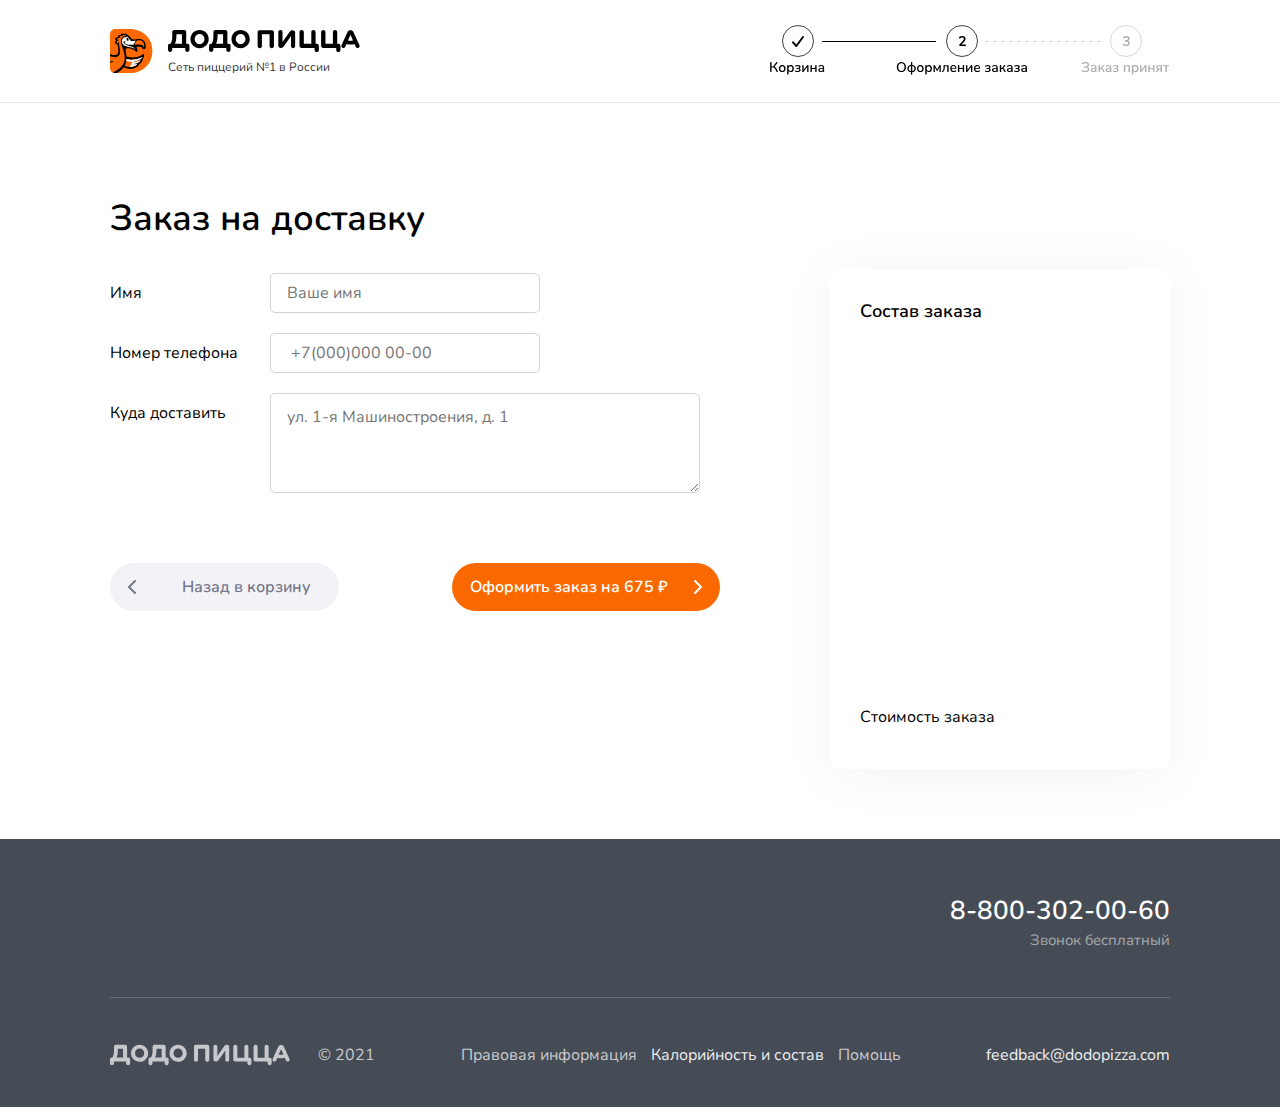
==== commit 3bbf8aa5: "check mobile media" ====
--- a/basket-stage2.html
+++ b/basket-stage2.html
@@ -32,15 +32,15 @@
                     <h1 class="stage2-main__form-title">Заказ на доставку</h1>
                     <div class="stage2-main__form-title_name">
                         <label for="name" class="stage2-main__form-title_name-label stage2-main__form-title_label">Имя</label>
-                        <input for="" id="name" class="stage2-main__form-title_name-input" required></input>
+                        <input for="" id="name" class="stage2-main__form-title_name-input" placeholder="Ваше имя" required></input>
                     </div>
                     <div class="stage2-main__form-title_number">
                         <label for="number" class="stage2-main__form-title_number-label stage2-main__form-title_label">Номер телефона</label>
-                        <input for="" id="number" type="number" class="stage2-main__form-title_number-input" required></input>
+                        <input for="" id="number" type="text" class="stage2-main__form-title_number-input" placeholder=" +7(000)000 00-00" required></input>
                     </div>
                     <div class="stage2-main__form-title_address" >
                         <label for="address" class="stage2-main__form-title_address-label stage2-main__form-title_label">Куда доставить</label>
-                        <input id="address" rows="4" cols="50" type="textarea" for="" class="stage2-main__form-title_address-input" required></input>
+                        <textarea id="address" rows="4" cols="50" type="textarea" for="" placeholder="ул. 1-я Машиностроения, д. 1" class="stage2-main__form-title_address-input" required></textarea>
                     </div>
                     <div class="basket-main-result__buttons stage2-main__buttons">
                         <a href="./basket.html" class="basket-main-result__buttons_back stage2-main__button-back">
--- a/style.css
+++ b/style.css
@@ -2444,7 +2444,6 @@
     justify-content: flex-start;
   }
   .basket {
-    height: 100vh;
     justify-content: space-between;
     background: #F3F3F7;
   }
@@ -2466,6 +2465,8 @@
   }
   .basket__bottom {
     background: #FFF;
+    position: absolute;
+    bottom: 0;
   }
   .basket-back__600px {
     display: block;
@@ -2649,7 +2650,7 @@
   font-style: normal;
   font-weight: 400;
   line-height: normal;
-  width: 160px;
+  width: 140px;
 }
 .stage2-main__form-title_name {
   display: flex;
@@ -2671,6 +2672,7 @@
   font-weight: 400;
   line-height: normal;
   padding-left: 16px;
+  transition: 0.2s;
 }
 .stage2-main__form-title_number {
   display: flex;
@@ -2815,6 +2817,17 @@
   line-height: normal;
 }
 
+.forPlaceholder::-moz-placeholder {
+  color: red;
+  -moz-transition: 0.2s;
+  transition: 0.2s;
+}
+
+.forPlaceholder::placeholder {
+  color: red;
+  transition: 0.2s;
+}
+
 @media screen and (max-width: 1175px) {
   .stage2-main {
     margin: 0;
@@ -2854,6 +2867,12 @@
   }
   .stage2-main__button-next {
     margin-left: auto;
+  }
+}
+@media screen and (max-width: 700px) {
+  .stage2-main__form-title_address-label {
+    margin-right: 20px;
+    white-space: nowrap;
   }
 }
 @media screen and (max-width: 600px) {
@@ -3066,7 +3085,7 @@
   transition: 0.2s;
 }
 .cancel-window {
-  padding: 5px 5px;
+  padding: 20px 50px;
   max-width: 700px;
   width: 100%;
   background-color: #FFF;
@@ -3077,6 +3096,7 @@
   align-items: center;
   justify-content: space-between;
   gap: 50px;
+  height: 300px;
 }
 .cancel__text {
   color: #000;
@@ -3089,7 +3109,7 @@
 .cancel__buttons {
   display: flex;
   flex-direction: row;
-  justify-content: space-between;
+  justify-content: space-around;
   width: 100%;
 }
 .cancel__button_yes {
